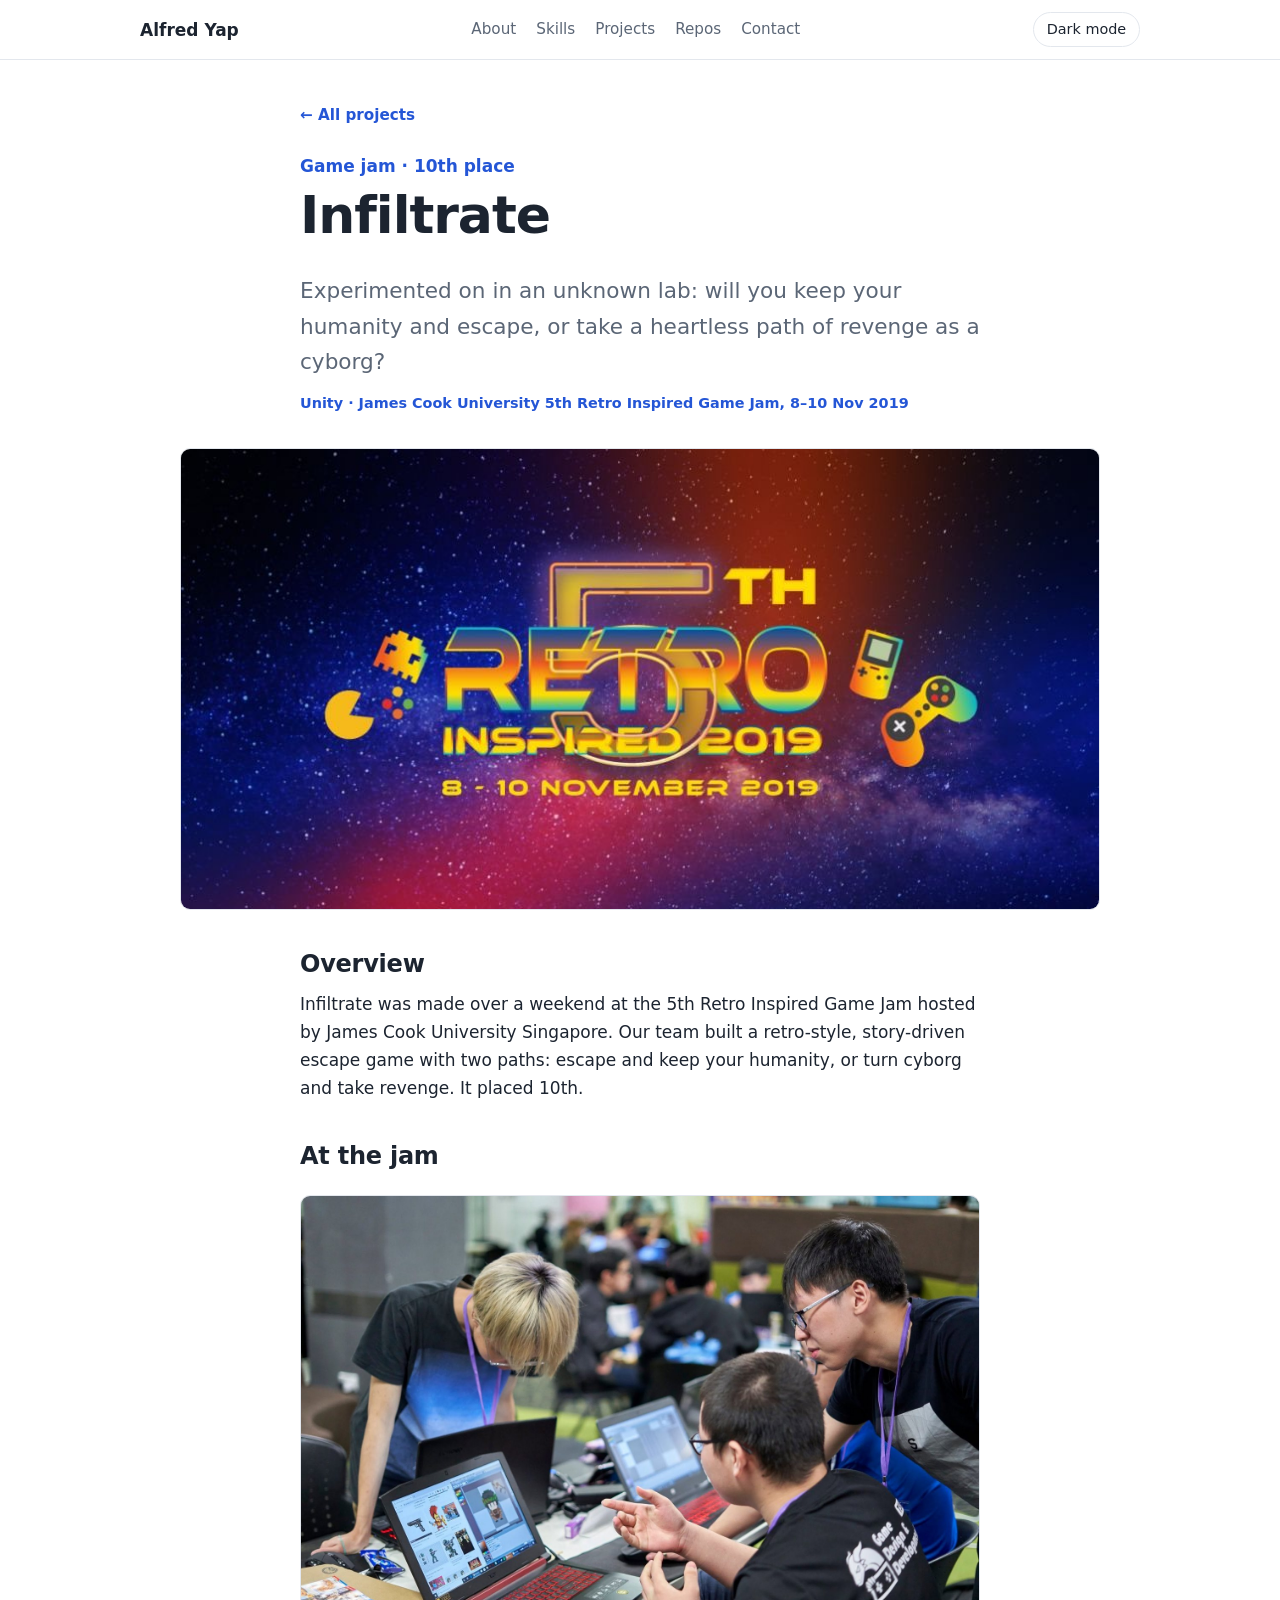
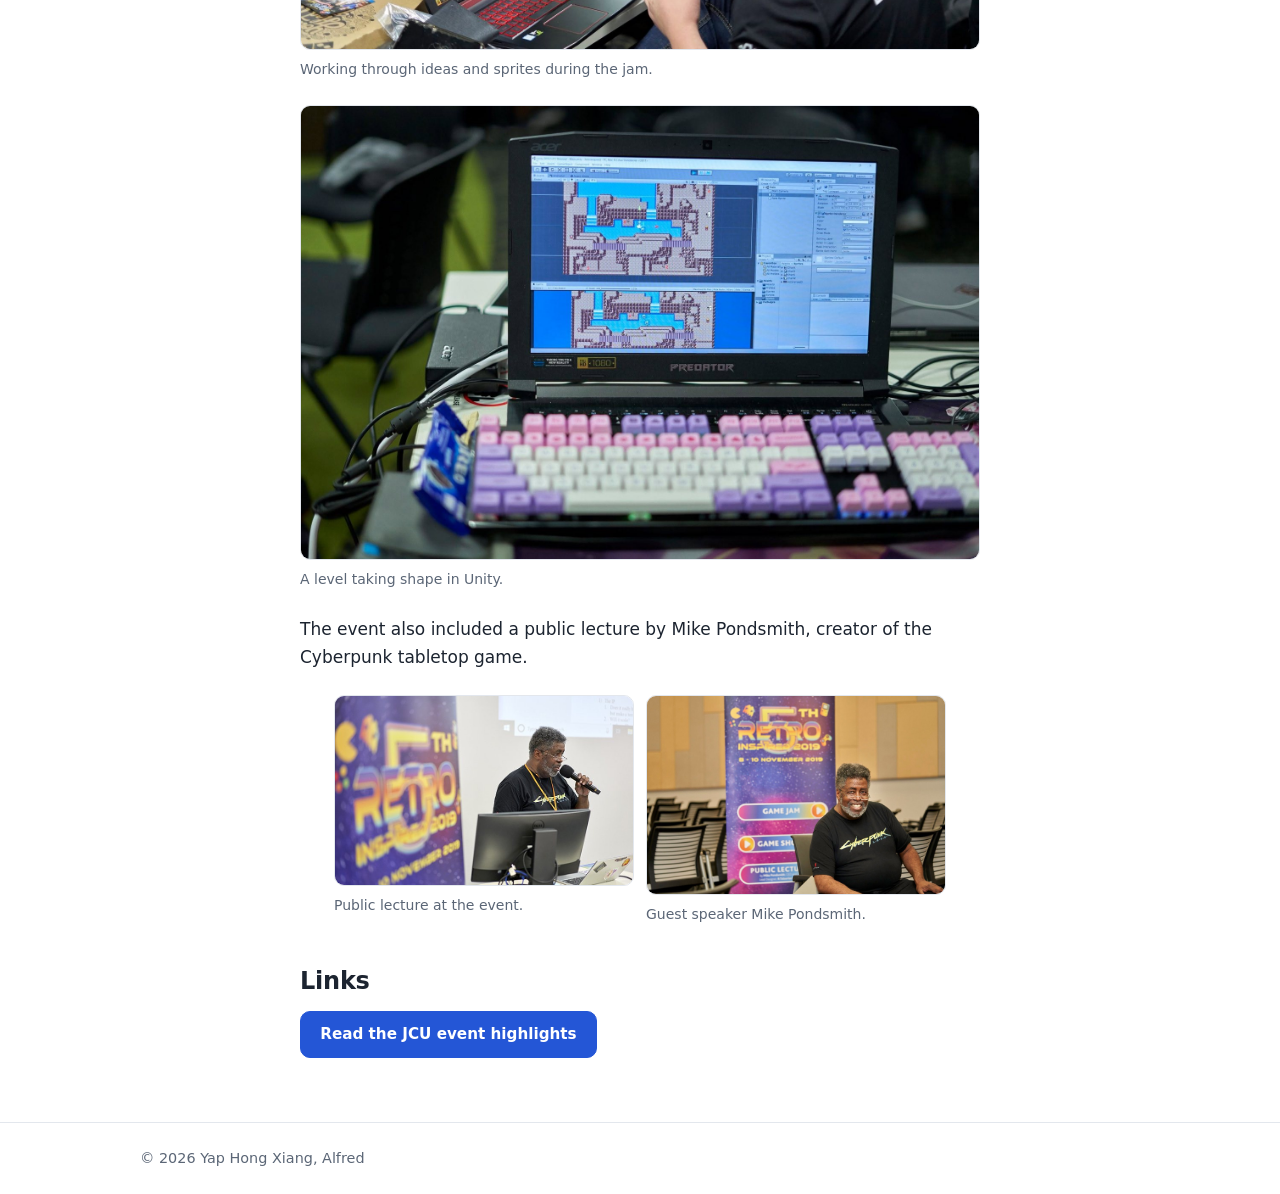
==== public/projects/infiltrate.html @ 534ae0c7 "Add a blog-style page for each project Each "View project" card now opens public/projects/<slug>.htm" ====
<!doctype html>
<html lang="en">
<head>
  <meta charset="utf-8">
  <meta name="viewport" content="width=device-width, initial-scale=1">
  <title>Infiltrate | Alfred Yap</title>
  <meta name="description" content="Infiltrate: a retro-style escape game that placed 10th at the JCU 5th Retro Inspired Game Jam.">
  <link rel="stylesheet" href="../styles.css">
</head>
<body>
  <script>
    // Apply the saved theme before first paint to avoid a light flash.
    try { if (sessionStorage.getItem('theme') === 'dark') document.body.classList.add('dark'); } catch (e) {}
  </script>
  <header class="site-header">
    <nav class="nav container" aria-label="Main">
      <a class="nav-brand" href="../index.html">Alfred Yap</a>
      <ul class="nav-links">
        <li><a href="../index.html#about">About</a></li>
        <li><a href="../index.html#skills">Skills</a></li>
        <li><a href="../index.html#projects">Projects</a></li>
        <li><a href="../index.html#repos">Repos</a></li>
        <li><a href="../index.html#contact">Contact</a></li>
      </ul>
      <button type="button" id="theme-toggle" class="theme-toggle" aria-pressed="false">Dark mode</button>
    </nav>
  </header>

  <main>
    <article class="post">
      <header class="post-header container narrow">
        <a class="back-link" href="../index.html#projects">&larr; All projects</a>
        <p class="eyebrow">Game jam &middot; 10th place</p>
        <h1>Infiltrate</h1>
        <p class="tagline">Experimented on in an unknown lab: will you keep your humanity and escape, or take a heartless path of revenge as a cyborg?</p>
        <p class="post-meta">Unity &middot; James Cook University 5th Retro Inspired Game Jam, 8&ndash;10 Nov 2019</p>
      </header>

      <div class="container post-hero">
        <figure class="post-figure">
          <img src="../images/infiltrate/retro-inspired-2019.jpg" alt="5th Retro Inspired 2019 event banner, 8 to 10 November 2019" width="924" height="463">
        </figure>
      </div>

      <div class="container narrow post-body">
        <h2>Overview</h2>
        <p>Infiltrate was made over a weekend at the 5th Retro Inspired Game Jam hosted by James Cook University Singapore. Our team built a retro-style, story-driven escape game with two paths: escape and keep your humanity, or turn cyborg and take revenge. It placed 10th.</p>

        <h2>At the jam</h2>
        <figure class="post-figure">
          <img src="../images/infiltrate/team-discussion.jpg" alt="Game jam participants discussing sprite work around a laptop" width="1600" height="1068" loading="lazy">
          <figcaption>Working through ideas and sprites during the jam.</figcaption>
        </figure>
        <figure class="post-figure">
          <img src="../images/infiltrate/unity-in-progress.jpg" alt="Laptop running Unity with a pixel-art level in the scene view" width="1600" height="1068" loading="lazy">
          <figcaption>A level taking shape in Unity.</figcaption>
        </figure>
        <p>The event also included a public lecture by Mike Pondsmith, creator of the Cyberpunk tabletop game.</p>
        <div class="figure-row">
          <figure class="post-figure">
            <img src="../images/infiltrate/public-lecture.jpg" alt="Mike Pondsmith speaking into a microphone beside the Retro Inspired banner" width="700" height="445" loading="lazy">
            <figcaption>Public lecture at the event.</figcaption>
          </figure>
          <figure class="post-figure">
            <img src="../images/infiltrate/guest-speaker.jpg" alt="Mike Pondsmith seated in front of the Retro Inspired 2019 banner" width="1600" height="1067" loading="lazy">
            <figcaption>Guest speaker Mike Pondsmith.</figcaption>
          </figure>
        </div>

        <h2>Links</h2>
        <ul class="link-row">
          <li><a class="btn btn-primary" href="https://www.jcu.edu.sg/news/releases/highlights-from-the-5th-retro-inspired" target="_blank" rel="noopener">Read the JCU event highlights</a></li>
        </ul>
      </div>
    </article>
  </main>

  <footer class="site-footer">
    <div class="container">
      <p>&copy; 2026 Yap Hong Xiang, Alfred</p>
    </div>
  </footer>

  <script src="../theme.js"></script>
</body>
</html>
---- public/styles.css ----
:root {
  --bg: #ffffff;
  --bg-alt: #f6f7f9;
  --text: #1c2430;
  --muted: #5b6676;
  --border: #e3e7ed;
  --accent: #2456d6;
  --accent-hover: #1a43ad;
  --radius: 10px;
  --max: 1040px;
  --faint: #8a94a3;
  --header-bg: rgba(255, 255, 255, 0.92);
  --font: system-ui, -apple-system, "Segoe UI", Roboto, "Helvetica Neue", Arial, sans-serif;
}

body.dark {
  --bg: #0f141b;
  --bg-alt: #161d27;
  --text: #e4e8ee;
  --muted: #a3adbb;
  --faint: #7d8796;
  --border: #2a3441;
  --accent: #7aa2ff;
  --accent-hover: #a3c0ff;
  --header-bg: rgba(15, 20, 27, 0.92);
  color-scheme: dark;
}

*, *::before, *::after { box-sizing: border-box; }

html { scroll-behavior: smooth; }

body {
  margin: 0;
  font-family: var(--font);
  font-size: 1.0625rem;
  line-height: 1.65;
  color: var(--text);
  background: var(--bg);
}

h1, h2, h3 { line-height: 1.2; margin: 0 0 0.5em; }
h1 { font-size: clamp(2rem, 6vw, 3.25rem); letter-spacing: -0.02em; }
h2 { font-size: clamp(1.5rem, 4vw, 2rem); letter-spacing: -0.01em; }
h3 { font-size: 1.125rem; }
p { margin: 0 0 1em; }

a { color: var(--accent); text-decoration: none; overflow-wrap: anywhere; }
a:hover { color: var(--accent-hover); text-decoration: underline; }

ul { list-style: none; margin: 0; padding: 0; }

.container {
  width: 100%;
  max-width: var(--max);
  margin: 0 auto;
  padding: 0 1.25rem;
}
.narrow { max-width: 720px; }

/* Header / nav */
.site-header {
  position: sticky;
  top: 0;
  z-index: 10;
  background: var(--header-bg);
  backdrop-filter: blur(6px);
  border-bottom: 1px solid var(--border);
}
.nav {
  display: flex;
  flex-wrap: wrap;
  align-items: center;
  justify-content: space-between;
  gap: 0.5rem 1.5rem;
  padding-top: 0.75rem;
  padding-bottom: 0.75rem;
}
.nav-brand { font-weight: 700; color: var(--text); }
.nav-brand:hover { text-decoration: none; color: var(--accent); }
.nav-links { display: flex; flex-wrap: wrap; gap: 0.25rem 1.25rem; font-size: 0.95rem; }
.nav-links a { color: var(--muted); }
.nav-links a:hover { color: var(--text); text-decoration: none; }
.theme-toggle {
  padding: 0.3rem 0.8rem;
  border: 1px solid var(--border);
  border-radius: 999px;
  background: var(--bg);
  color: var(--text);
  font: inherit;
  font-size: 0.9rem;
  cursor: pointer;
}
.theme-toggle:hover { border-color: var(--accent); color: var(--accent); }

/* Hero */
.hero { padding: 5rem 0 4.5rem; }
.eyebrow { color: var(--accent); font-weight: 600; margin-bottom: 0.25rem; }
.tagline { font-size: clamp(1.125rem, 2.5vw, 1.35rem); color: var(--muted); margin-bottom: 1.75rem; }

.link-row { display: flex; flex-wrap: wrap; gap: 0.75rem; }
.btn {
  display: inline-block;
  padding: 0.6rem 1.2rem;
  border: 1px solid var(--border);
  border-radius: var(--radius);
  color: var(--text);
  font-weight: 600;
  font-size: 0.95rem;
  background: var(--bg);
  transition: border-color 0.15s, background 0.15s;
}
.btn:hover { border-color: var(--accent); color: var(--accent); text-decoration: none; }
.btn-primary { background: var(--accent); border-color: var(--accent); color: #fff; }
.btn-primary:hover { background: var(--accent-hover); border-color: var(--accent-hover); color: #fff; }
body.dark .btn-primary, body.dark .btn-primary:hover { color: #0f141b; }

/* Sections */
.section { padding: 4rem 0; scroll-margin-top: 4rem; }
.hero { scroll-margin-top: 4rem; }
.section.alt { background: var(--bg-alt); }
.section-intro { color: var(--muted); margin-top: -0.25rem; margin-bottom: 1.5rem; }

.subhead {
  margin-top: 2rem;
  font-size: 0.85rem;
  text-transform: uppercase;
  letter-spacing: 0.06em;
  color: var(--muted);
}

/* Experience / education */
.timeline { display: grid; gap: 1.25rem; margin-top: 0.75rem; }
.timeline > li { padding-left: 1rem; border-left: 2px solid var(--border); }
.timeline-head { display: flex; flex-wrap: wrap; justify-content: space-between; gap: 0 1rem; }
.timeline .when { color: var(--faint); font-size: 0.9rem; font-style: italic; }
.timeline p { color: var(--muted); margin: 0.15rem 0 0; }
.bullets { list-style: disc; padding-left: 1.25rem; margin-top: 0.4rem; color: var(--muted); }
.bullets li + li { margin-top: 0.25rem; }

/* Skills */
.skill-groups { display: grid; gap: 0 2rem; grid-template-columns: repeat(auto-fit, minmax(min(100%, 300px), 1fr)); }
.skill-groups .subhead { margin-top: 1.5rem; margin-bottom: 0; }
.skill-list { display: flex; flex-wrap: wrap; gap: 0.6rem; margin-top: 0.75rem; }
.skill-list li {
  padding: 0.4rem 0.9rem;
  border: 1px solid var(--border);
  border-radius: 999px;
  background: var(--bg);
  font-size: 0.95rem;
}

/* Cards */
.grid {
  display: grid;
  grid-template-columns: repeat(auto-fill, minmax(min(100%, 280px), 1fr));
  gap: 1.25rem;
  margin-top: 1rem;
}
.card {
  display: flex;
  flex-direction: column;
  padding: 1.25rem 1.35rem;
  border: 1px solid var(--border);
  border-radius: var(--radius);
  background: var(--bg);
  min-width: 0;
}
.card h3 { overflow-wrap: anywhere; }
.card p { color: var(--muted); font-size: 0.975rem; flex-grow: 1; }
.card-link { font-weight: 600; font-size: 0.95rem; }
.card p.card-meta { flex-grow: 0; font-size: 0.85rem; font-weight: 600; color: var(--accent); margin-bottom: 0.5rem; }

.repo-meta {
  display: flex;
  flex-wrap: wrap;
  gap: 0.25rem 1rem;
  font-size: 0.875rem;
  color: var(--muted);
  margin-bottom: 0.75rem;
}

.status { color: var(--muted); grid-column: 1 / -1; margin: 0; }

/* Contact */
.contact-list { display: grid; gap: 0.75rem; margin-top: 1rem; }
.contact-list li { display: flex; flex-wrap: wrap; gap: 0.25rem 1rem; }
.contact-list .label { min-width: 5.5rem; font-weight: 600; }

/* Project pages */
.post-header { padding-top: 2.5rem; }
.back-link { display: inline-block; margin-bottom: 1.5rem; font-size: 0.95rem; font-weight: 600; }
.post-header .tagline { margin-bottom: 0.75rem; }
.post-meta { font-size: 0.9rem; font-weight: 600; color: var(--accent); margin-bottom: 2rem; }
.post-hero { max-width: 960px; margin-bottom: 2.5rem; }
.post-hero > .post-figure img { margin: 0 auto; }
.post-body { padding-bottom: 4rem; }
.post-body h2 { margin-top: 2.5rem; font-size: clamp(1.25rem, 3vw, 1.5rem); }
.post-body .link-row { margin-top: 1rem; }
.post-figure { margin: 1.5rem 0; }
.post-figure img {
  display: block;
  max-width: 100%;
  height: auto;
  border: 1px solid var(--border);
  border-radius: var(--radius);
}
.post-figure.small img { max-width: 240px; }
.post-figure figcaption { margin-top: 0.5rem; font-size: 0.875rem; color: var(--muted); }
.figure-row { display: flex; gap: 0.75rem; justify-content: center; align-items: flex-start; }
.figure-row .post-figure { flex: 1 1 0; min-width: 0; max-width: 300px; margin: 0; }
.post-body .figure-row { margin: 1.5rem 0; }

/* Footer */
.site-footer {
  border-top: 1px solid var(--border);
  padding: 1.5rem 0;
  color: var(--muted);
  font-size: 0.9rem;
}
.site-footer p { margin: 0; }

@media (max-width: 600px) {
  .hero { padding: 3.5rem 0 3rem; }
  .section { padding: 3rem 0; }
  .nav { justify-content: center; }
  .nav-links { justify-content: center; }
}
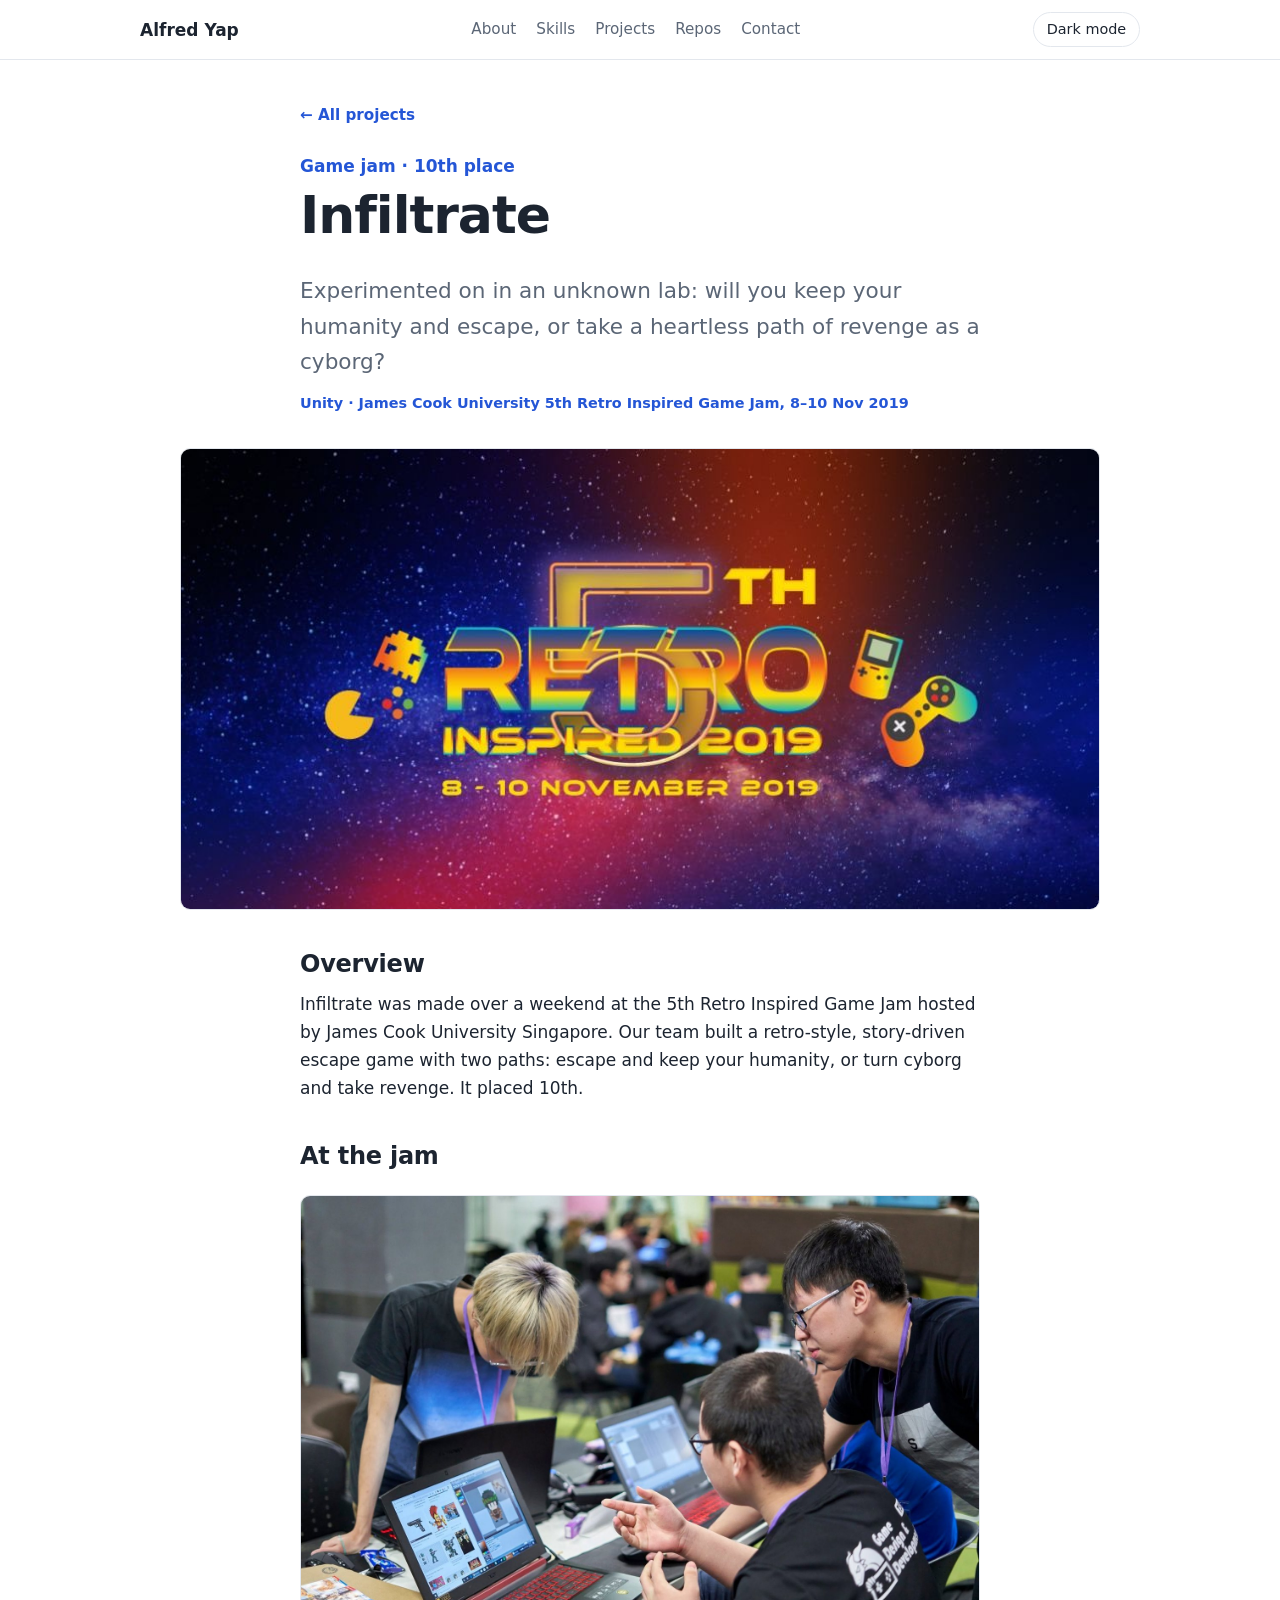
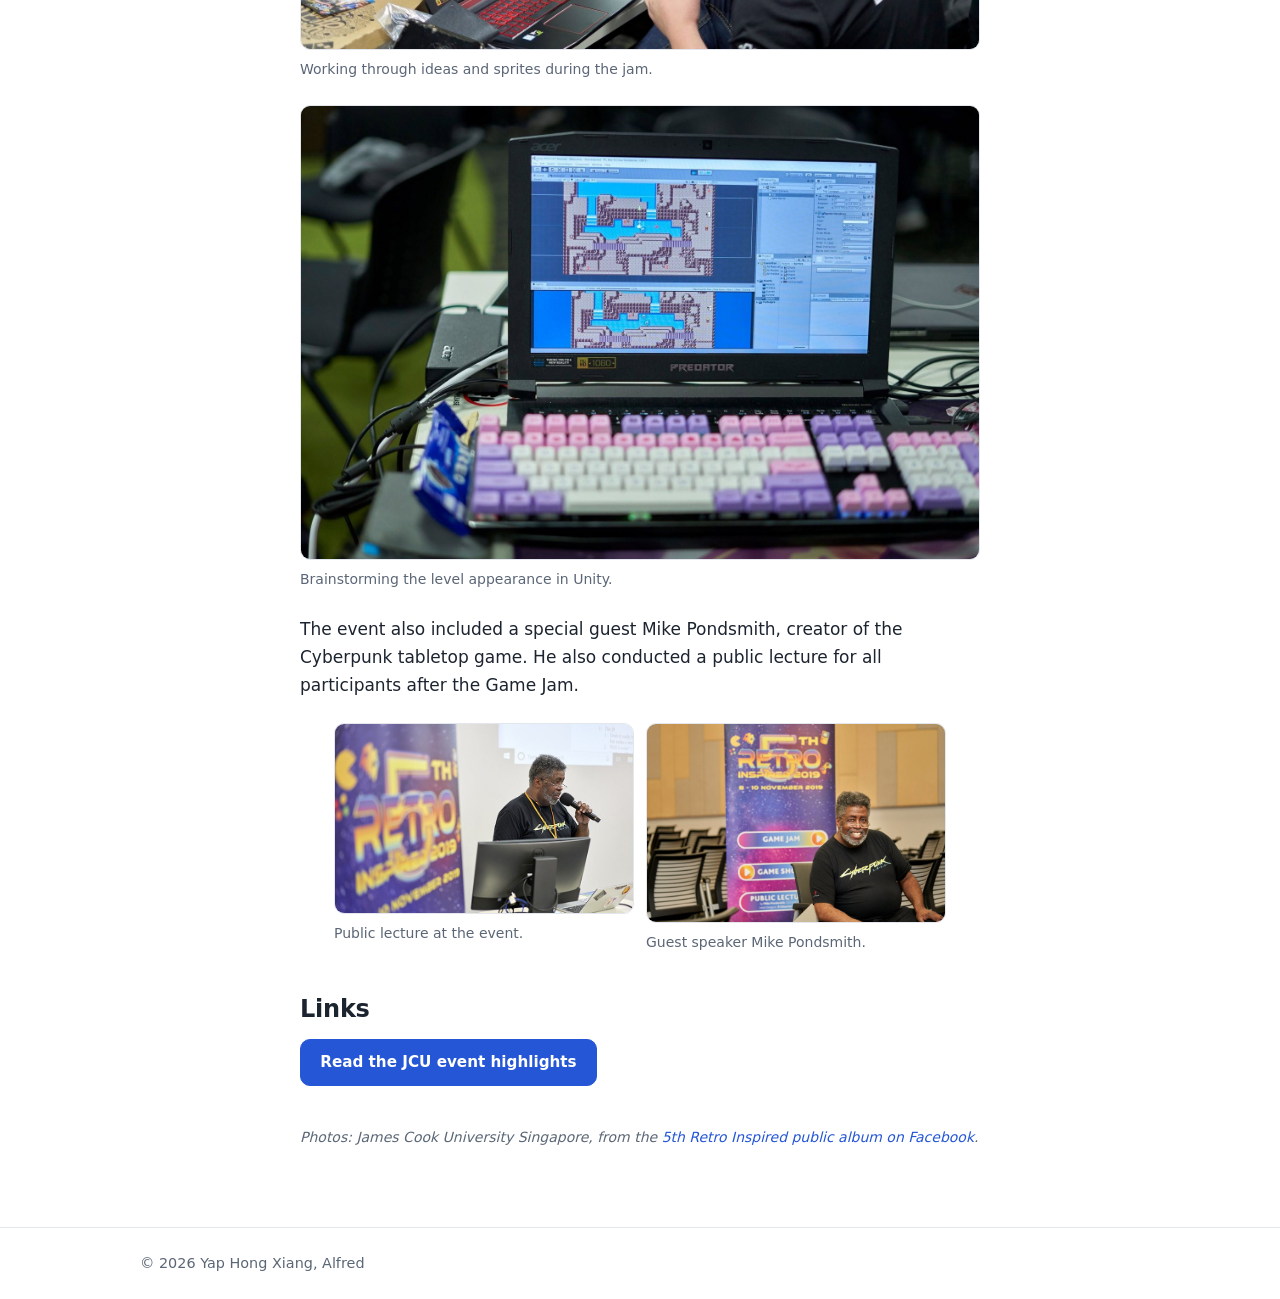
==== commit 387410eb: "Edit Infiltrate and Springbreak copy, credit Infiltrate photos Co-Authored-By: Claude Opus 5.5 <nore" ====
--- a/public/projects/infiltrate.html
+++ b/public/projects/infiltrate.html
@@ -53,9 +53,9 @@
         </figure>
         <figure class="post-figure">
           <img src="../images/infiltrate/unity-in-progress.jpg" alt="Laptop running Unity with a pixel-art level in the scene view" width="1600" height="1068" loading="lazy">
-          <figcaption>A level taking shape in Unity.</figcaption>
+          <figcaption>Brainstorming the level appearance in Unity.</figcaption>
         </figure>
-        <p>The event also included a public lecture by Mike Pondsmith, creator of the Cyberpunk tabletop game.</p>
+        <p>The event also included a special guest Mike Pondsmith, creator of the Cyberpunk tabletop game. He also conducted a public lecture for all participants after the Game Jam.</p>
         <div class="figure-row">
           <figure class="post-figure">
             <img src="../images/infiltrate/public-lecture.jpg" alt="Mike Pondsmith speaking into a microphone beside the Retro Inspired banner" width="700" height="445" loading="lazy">
@@ -71,6 +71,8 @@
         <ul class="link-row">
           <li><a class="btn btn-primary" href="https://www.jcu.edu.sg/news/releases/highlights-from-the-5th-retro-inspired" target="_blank" rel="noopener">Read the JCU event highlights</a></li>
         </ul>
+
+        <p class="photo-credit">Photos: James Cook University Singapore, from the <a href="https://www.facebook.com/media/set/?type=3" target="_blank" rel="noopener">5th Retro Inspired public album on Facebook</a>.</p>
       </div>
     </article>
   </main>
--- a/public/styles.css
+++ b/public/styles.css
@@ -197,6 +197,7 @@
 .post-body { padding-bottom: 4rem; }
 .post-body h2 { margin-top: 2.5rem; font-size: clamp(1.25rem, 3vw, 1.5rem); }
 .post-body .link-row { margin-top: 1rem; }
+.photo-credit { margin-top: 2.5rem; font-size: 0.875rem; font-style: italic; color: var(--muted); }
 .post-figure { margin: 1.5rem 0; }
 .post-figure img {
   display: block;
